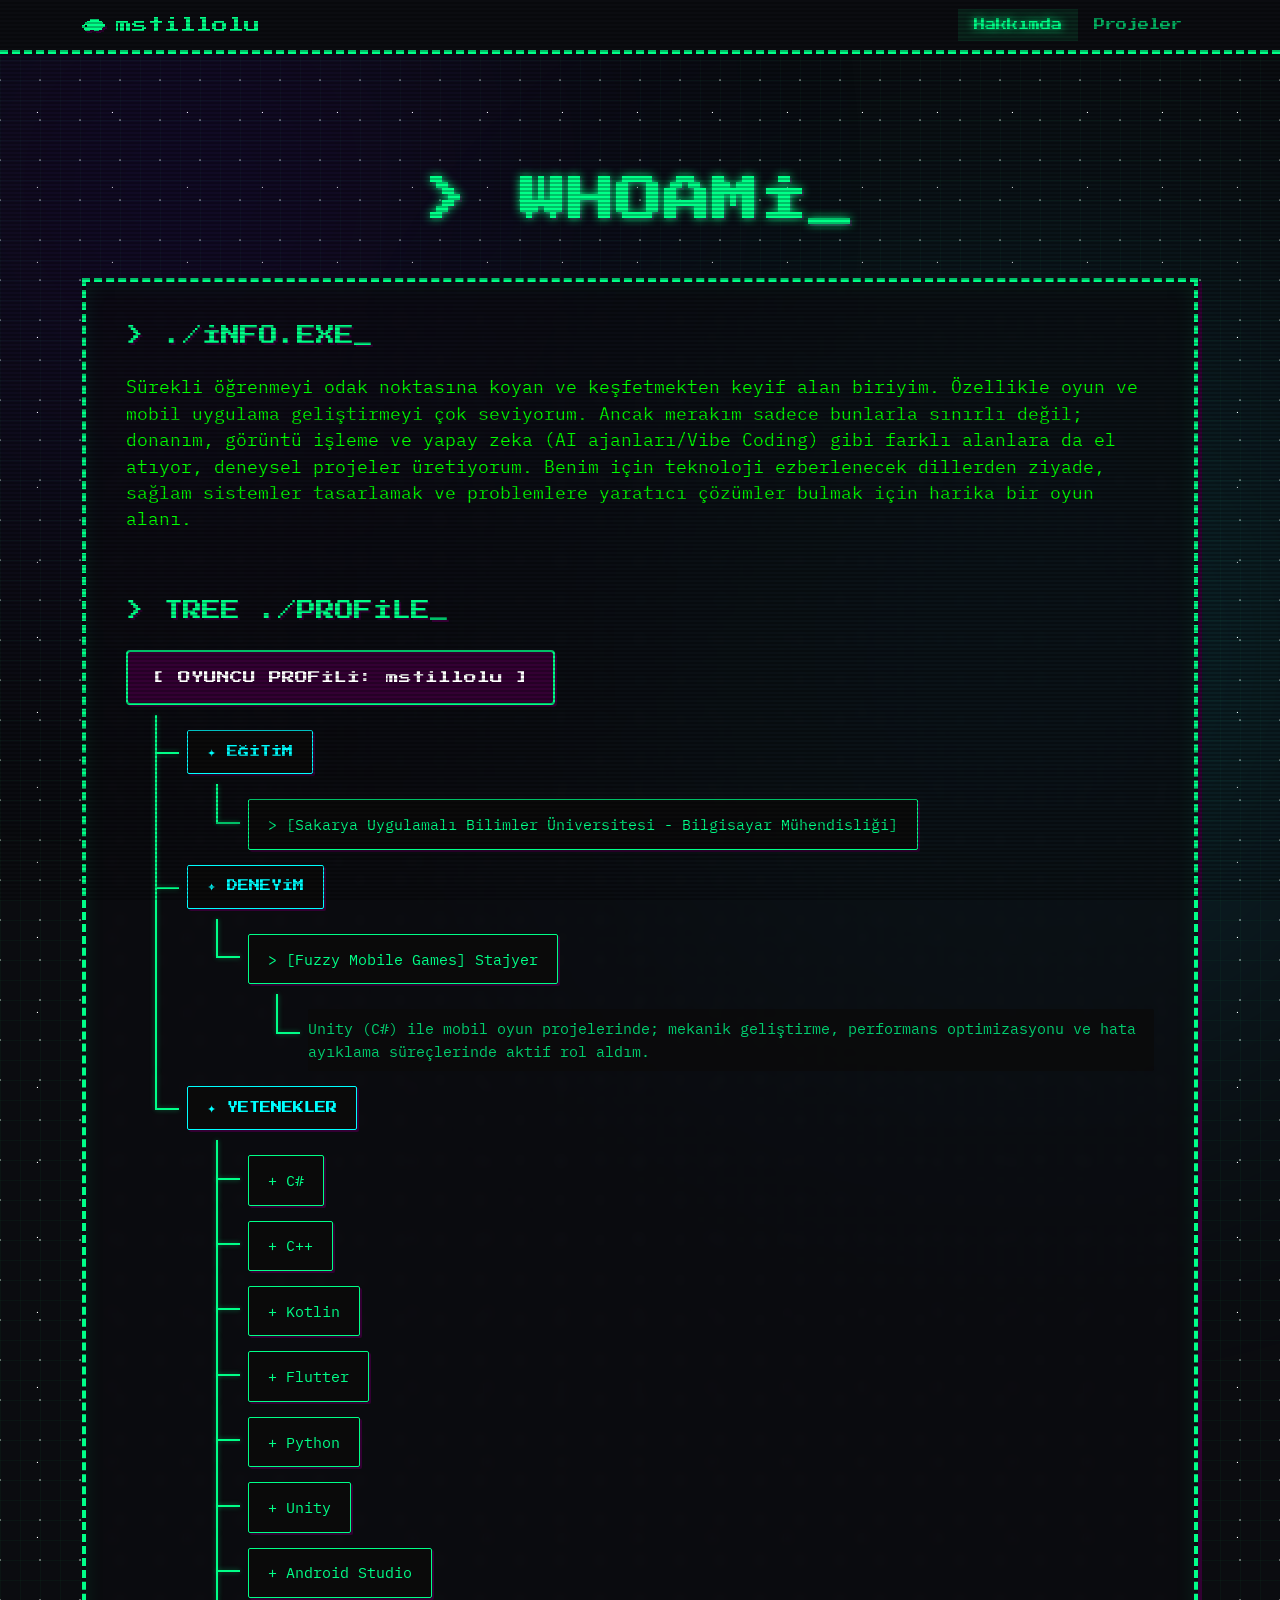
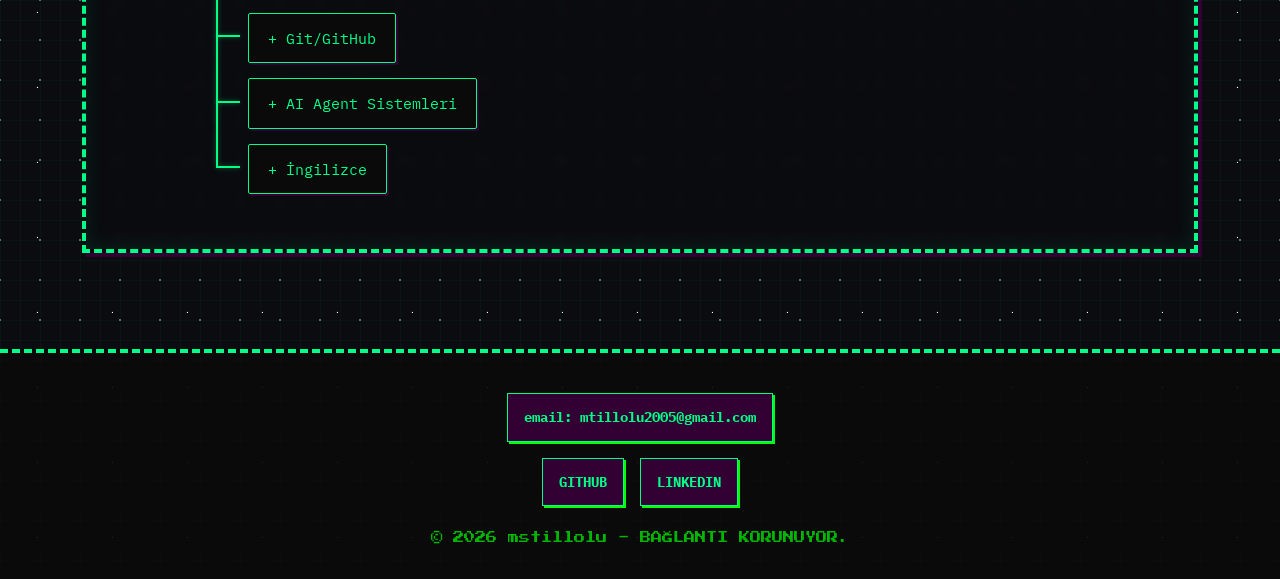
==== about.html @ ed486ad5 "Add files via upload" ====
<!DOCTYPE html>
<html lang="tr">

<head>
    <meta charset="UTF-8">
    <meta name="viewport" content="width=device-width, initial-scale=1.0">
    <title>mstillolu | Hakkımda</title>
    <link rel="icon" type="image/svg+xml" href="favicon.svg">
    <link href="https://cdn.jsdelivr.net/npm/bootstrap@5.3.0/dist/css/bootstrap.min.css" rel="stylesheet">
    <link rel="stylesheet" href="style.css">
</head>

<body class="d-flex flex-column min-vh-100">

    <!-- Navbar -->
    <nav class="navbar navbar-expand-lg fixed-top">
        <div class="container">
            <a class="navbar-brand" href="index.html">
                <svg class="kirpi-svg" viewBox="0 0 16 16" width="24" height="24" shape-rendering="crispEdges">
                    <path
                        d="M5 4h6v1H5zM3 5h10v1H3zM2 6h12v1H2zM1 7h14v1H1zM0 8h15v1H0zM0 9h14v1H0zM1 10h12v1H1zM2 11h3v1H2zM8 11h3v1H8z" />
                    <rect fill="#0A0A0A" x="2" y="8" width="1" height="1" />
                </svg>
                <span id="cyber-logo" data-value="mstillolu">mstillolu</span>
            </a>
            <button class="navbar-toggler" type="button" data-bs-toggle="collapse" data-bs-target="#navMenu"
                style="border-color: var(--highlight-color);">
                <span class="navbar-toggler-icon"
                    style="filter: invert(1) sepia(1) saturate(5) hue-rotate(100deg);"></span>
            </button>
            <div class="collapse navbar-collapse" id="navMenu">
                <ul class="navbar-nav ms-auto">
                    <li class="nav-item"><a class="nav-link" href="about.html">Hakkımda</a></li>
                    <li class="nav-item"><a class="nav-link" href="projects.html">Projeler</a></li>
                </ul>
            </div>
        </div>
    </nav>

    <!-- Main Content -->
    <div class="container py-5 mt-4 flex-grow-1">
        <header class="mb-5 text-center">
            <h1 class="display-5 terminal-cursor glow-text">> whoami</h1>
        </header>

        <section id="about" class="pixel-section mb-5">
            <h2 class="terminal-cursor mb-4">> ./info.exe</h2>
            <div id="about-container"></div>
            
            <h2 class="terminal-cursor mb-4 mt-5 pt-3">> tree ./profile</h2>
            <ul class="cyber-skill-tree" id="cyber-tree-root"></ul>
        </section>
    </div>

    <!-- Footer -->
    <footer id="contact">
        <div class="container">
            <div id="footer-contact" class="mb-4"></div>
            <p class="mb-0" style="opacity:0.7;">&copy; 2026 mstillolu - BAĞLANTI KORUNUYOR.</p>
        </div>
    </footer>

    <script src="https://cdn.jsdelivr.net/npm/bootstrap@5.3.0/dist/js/bootstrap.bundle.min.js"></script>
    <script src="script.js"></script>
</body>

</html>
---- style.css ----
@import url('https://fonts.googleapis.com/css2?family=IBM+Plex+Mono:ital,wght@0,400;0,700;1,400&family=Press+Start+2P&display=swap');

:root {
  --bg-color: #0B0C10;
  --main-color: #00FF00;
  --highlight-color: #00FF88;
  --contrast-color: #330033;
}

/* Base Document / Scanlines */
html::before {
  content: "";
  position: fixed;
  top: 0;
  left: 0;
  width: 100vw;
  height: 100vh;
  background: linear-gradient(rgba(18, 16, 16, 0) 50%,
      rgba(0, 0, 0, 0.25) 50%);
  background-size: 100% 4px;
  z-index: 9999;
  pointer-events: none;
}

body {
  background-color: var(--bg-color);
  background-image:
    radial-gradient(white, rgba(255, 255, 255, .1) 1px, transparent 1px),
    radial-gradient(white, rgba(255, 255, 255, .1) 1px, transparent 1px),
    linear-gradient(rgba(0, 255, 136, 0.03) 1px, transparent 1px),
    linear-gradient(90deg, rgba(0, 255, 136, 0.03) 1px, transparent 1px);
  background-size:
    75px 75px,
    40px 40px,
    20px 20px,
    20px 20px;
  background-position:
    0 0,
    20px 20px,
    0 0,
    0 0;
  color: var(--highlight-color);
  font-family: 'IBM Plex Mono', monospace;
  font-size: 1.1rem;
  padding-top: 100px;
  margin: 0;
  min-height: 100vh;
  position: relative;
}

/* Nebula Blobs */
body::before,
body::after {
  content: "";
  position: fixed;
  border-radius: 50%;
  pointer-events: none;
  z-index: -1;
  filter: blur(180px);
}

body::before {
  top: -15%;
  left: -10%;
  width: 50vw;
  height: 50vw;
  background-color: #4A00E0;
  opacity: 0.15;
}

body::after {
  bottom: -15%;
  right: -10%;
  width: 60vw;
  height: 60vw;
  background-color: #00E5FF;
  opacity: 0.12;
}

h1,
h2,
h3,
h4,
h5,
h6 {
  font-family: 'Press Start 2P', cursive;
  color: var(--highlight-color);
  text-shadow: 2px 2px var(--contrast-color);
  line-height: 1.5;
  margin-bottom: 1.5rem;
  text-transform: uppercase;
}

h1 {
  font-size: 1.8rem;
}

h2 {
  font-size: 1.2rem;
}

h3 {
  font-size: 1rem;
}

p,
li {
  color: var(--main-color);
}

.glow-text {
  text-shadow: 0 0 10px var(--highlight-color), 2px 2px var(--contrast-color);
}

.terminal-cursor::after {
  content: '_';
  animation: blink 1s step-end infinite;
}

@keyframes blink {

  0%,
  100% {
    opacity: 1;
  }

  50% {
    opacity: 0;
  }
}

/* Dynamic Interactive Kirpi */
.dynamic-kirpi {
  position: absolute;
  pointer-events: none;
  transform: translate(-50%, -50%);
  animation: kirpi-jump 1s ease-out forwards;
  z-index: 10000;
}

@keyframes kirpi-jump {
  0% {
    transform: translate(-50%, -50%) scale(1);
    opacity: 1;
    filter: drop-shadow(0 0 5px var(--highlight-color));
  }

  20% {
    opacity: 1;
  }

  100% {
    transform: translate(-50%, -150%) scale(1.2) rotate(20deg);
    opacity: 0;
    filter: drop-shadow(0 0 15px var(--highlight-color));
  }
}

/* Navbar */
.navbar {
  background-color: var(--bg-color) !important;
  border-bottom: 4px dashed var(--highlight-color);
  font-family: 'Press Start 2P', cursive;
  font-size: 0.7rem;
  z-index: 9990;
}

.navbar-brand {
  color: var(--highlight-color) !important;
  display: flex;
  align-items: center;
  gap: 10px;
  font-size: 1rem;
}

#cyber-logo {
  cursor: pointer;
  user-select: none;
  transition: text-shadow 0.2s ease;
}

#cyber-logo:hover,
#cyber-logo:active {
  text-shadow:
    2px 0px 0px #FF003C,
    -2px 0px 0px #00FFFF,
    0px 0px 10px var(--highlight-color);
}

.nav-link {
  color: var(--highlight-color) !important;
  opacity: 0.7;
  transition: all 0.3s;
  padding: 0.5rem 1rem !important;
}

.nav-link:hover,
.nav-link.active {
  opacity: 1;
  text-shadow: 0 0 8px var(--highlight-color);
  background-color: rgba(0, 255, 136, 0.1);
}

/* Sections */
.pixel-section {
  border: 4px dashed var(--highlight-color);
  padding: 2.5rem;
  margin-bottom: 3rem;
  background-color: rgba(11, 12, 16, 0.65);
  position: relative;
  backdrop-filter: blur(5px);
  -webkit-backdrop-filter: blur(5px);
  box-shadow: inset 0 0 20px rgba(0, 255, 136, 0.1), 4px 4px 0px var(--contrast-color);
}

/* --- TERMINAL DIRECTORY TREE UI --- */
.cyber-skill-tree, .cyber-skill-tree ul {
  list-style: none;
  padding-left: 0;
  margin: 0;
}

.cyber-skill-tree ul {
  margin-left: 1.8rem;
  padding-top: 10px;
}

.cyber-skill-tree li {
  position: relative;
  padding-left: 2rem;
  margin-top: 15px;
  margin-bottom: 15px;
}

.cyber-skill-tree li::before, .cyber-skill-tree li::after {
  content: "";
  position: absolute;
  left: 0;
  box-shadow: 0 0 5px rgba(0, 255, 136, 0.4);
}

/* Horizontal line (Right angle) */
.cyber-skill-tree li::before {
  border-top: 2px solid var(--highlight-color);
  top: 1.4rem;
  width: 1.5rem;
  height: 0;
}

/* Vertical line (Downward flow) */
.cyber-skill-tree li::after {
  border-left: 2px solid var(--highlight-color);
  height: calc(100% + 15px);
  width: 0;
  top: -15px;
}

/* Don't extend vertical line below last child */
.cyber-skill-tree li:last-child::after {
  height: calc(1.4rem + 15px);
}

/* Root level should hide lines and padding */
.cyber-skill-tree > li::before,
.cyber-skill-tree > li::after {
  display: none;
}

.cyber-skill-tree > li {
  padding-left: 0;
  margin-left: 0;
}

/* Node Box Styling */
.tree-node-box {
  display: inline-block;
  background-color: rgba(10, 10, 10, 0.9);
  border: 1px solid var(--highlight-color);
  color: var(--highlight-color);
  padding: 0.8rem 1.2rem;
  font-family: 'IBM Plex Mono', monospace;
  font-size: 0.95rem;
  transition: all 0.2s ease;
  cursor: default;
  position: relative;
  z-index: 2;
  box-shadow: 2px 2px 0px var(--contrast-color);
  border-radius: 2px;
}

.root-box {
  font-family: 'Press Start 2P', cursive;
  font-size: 0.8rem;
  padding: 1rem 1.5rem;
  border: 2px solid var(--highlight-color);
  background-color: var(--contrast-color);
  color: #fff;
  border-radius: 4px;
}

.cat-box {
  font-family: 'Press Start 2P', cursive;
  font-size: 0.7rem;
  color: #00FFFF;
  border-color: #00FFFF;
  box-shadow: 2px 2px 0px var(--contrast-color);
}

.tree-node-box:hover {
  background-color: var(--highlight-color);
  color: #0A0A0A;
  box-shadow: 0 0 15px var(--highlight-color);
  transform: translateX(5px);
}

.cat-box:hover {
  background-color: #00FFFF;
  box-shadow: 0 0 15px #00FFFF;
}

.root-box:hover {
  background-color: var(--highlight-color);
  color: var(--bg-color);
  border-color: var(--highlight-color);
}

/* Badges */
.badge {
  background-color: var(--contrast-color) !important;
  color: var(--highlight-color) !important;
  border: 1px solid var(--highlight-color);
  font-family: 'IBM Plex Mono', monospace;
  font-size: 0.9rem;
  font-weight: bold;
  border-radius: 0;
  box-shadow: 2px 2px 0px var(--main-color);
  text-transform: uppercase;
  transition: all 0.2s;
}

.badge:hover {
  background-color: var(--highlight-color) !important;
  color: var(--bg-color) !important;
  box-shadow: none;
  transform: translate(2px, 2px);
}

/* Project Card Links wrapping full card */
.project-card-link {
  text-decoration: none !important;
  color: inherit !important;
  display: block;
}

.project-card-link:hover {
  text-decoration: none !important;
  color: inherit !important;
}

/* Cards / Inventory Style */
.card {
  background-color: rgba(51, 0, 51, 0.4);
  backdrop-filter: blur(3px);
  -webkit-backdrop-filter: blur(3px);
  border: 2px solid var(--highlight-color);
  color: var(--highlight-color);
  border-radius: 0;
  box-shadow: 4px 4px 0px var(--contrast-color);
  transition: all 0.2s ease-in-out;
  cursor: pointer;
  z-index: 10;
}

.card:hover {
  transform: translateY(-5px);
  box-shadow: 0 0 25px var(--highlight-color), 8px 8px 0px var(--contrast-color);
  background-color: rgba(0, 255, 136, 0.1);
  border-color: #fff;
}

.card-title {
  color: #fff;
  text-shadow: 2px 2px var(--main-color);
  font-size: 1rem;
}

.card-text {
  color: var(--main-color);
  line-height: 1.6;
}

/* Links */
a.custom-link {
  color: var(--highlight-color);
  text-decoration: none;
  border-bottom: 2px dotted var(--highlight-color);
  transition: all 0.2s;
}

a.custom-link:hover {
  background-color: var(--highlight-color);
  color: var(--bg-color);
  text-decoration: none;
}

/* --- KIRPI RUNNER MINIGAME --- */
#kirpi-game-overlay {
  display: none;
  position: fixed;
  top: 0; left: 0; right: 0; bottom: 0;
  background: rgba(11, 12, 16, 0.9);
  backdrop-filter: blur(8px);
  z-index: 10000;
}

#kirpi-minigame-container {
  position: absolute;
  top: 50%;
  left: 50%;
  transform: translate(-50%, -50%);
  width: 90%;
  max-width: 800px;
  height: 350px;
  background-color: var(--bg-color);
  border: 4px solid var(--highlight-color);
  box-shadow: 0 0 30px rgba(0, 255, 136, 0.4), 8px 8px 0px var(--contrast-color);
  overflow: hidden;
  font-family: 'Press Start 2P', cursive;
  user-select: none;
  border-radius: 4px;
}

#game-ground {
  position: absolute;
  bottom: 20px;
  left: 0;
  width: 200%;
  height: 4px;
  background-image: repeating-linear-gradient(90deg, var(--highlight-color) 0, var(--highlight-color) 30px, transparent 30px, transparent 60px);
  animation: moveGround 1.5s linear infinite;
  box-shadow: 0 0 10px var(--highlight-color);
}

@keyframes moveGround {
  0% { transform: translateX(0); }
  100% { transform: translateX(-60px); }
}

#player-kirpi {
  position: absolute;
  bottom: 24px;
  left: 10%;
  width: 48px;
  height: 48px;
  transition: bottom 0s;
}

#game-score {
  position: absolute;
  top: 20px;
  right: 20px;
  color: var(--highlight-color);
  text-shadow: 2px 2px var(--contrast-color);
  font-size: 1.2rem;
  z-index: 5;
}

.game-screen {
  position: absolute;
  top: 0; left: 0; right: 0; bottom: 0;
  background: rgba(10, 10, 10, 0.95);
  display: flex;
  flex-direction: column;
  align-items: center;
  justify-content: center;
  z-index: 100;
  text-align: center;
}

.obstacle {
  position: absolute;
  bottom: 24px;
  background-color: #FF003C;
  box-shadow: 0 0 15px #FF003C;
  border: 2px solid #fff;
  border-radius: 4px;
}

.obstacle.obs-tall {
  width: 20px;
  height: 50px;
}

.obstacle.obs-wide {
  width: 40px;
  height: 30px;
}

#player-kirpi svg {
  animation: tinyKirpiBounce 0.2s alternate infinite;
}

@keyframes tinyKirpiBounce {
  0% { transform: translateY(0); }
  100% { transform: translateY(-4px); }
}

/* Hologram Floating Kirpi (Index Page) */
.holo-kirpi {
  animation: floatKirpi 4s ease-in-out infinite;
}

@keyframes floatKirpi {
  0% {
    transform: translateY(0px);
    filter: drop-shadow(0 0 10px var(--highlight-color));
  }

  50% {
    transform: translateY(-8px);
    filter: drop-shadow(0 0 25px var(--highlight-color));
  }

  100% {
    transform: translateY(0px);
    filter: drop-shadow(0 0 10px var(--highlight-color));
  }
}

/* Kirpi Walker Animation */
.kirpi-walker-track {
  fill: var(--highlight-color);
  filter: drop-shadow(2px 2px 0px var(--contrast-color));
}

/* Kirpi SVG Mascot */
.kirpi-svg {
  fill: var(--highlight-color);
  filter: drop-shadow(2px 2px 0px var(--contrast-color));
}

/* Footer */
footer {
  border-top: 4px dashed var(--highlight-color);
  background-color: rgba(10, 10, 10, 0.9);
  padding: 2rem 0;
  text-align: center;
  font-family: 'Press Start 2P', cursive;
  font-size: 0.7rem;
  margin-top: auto;
}
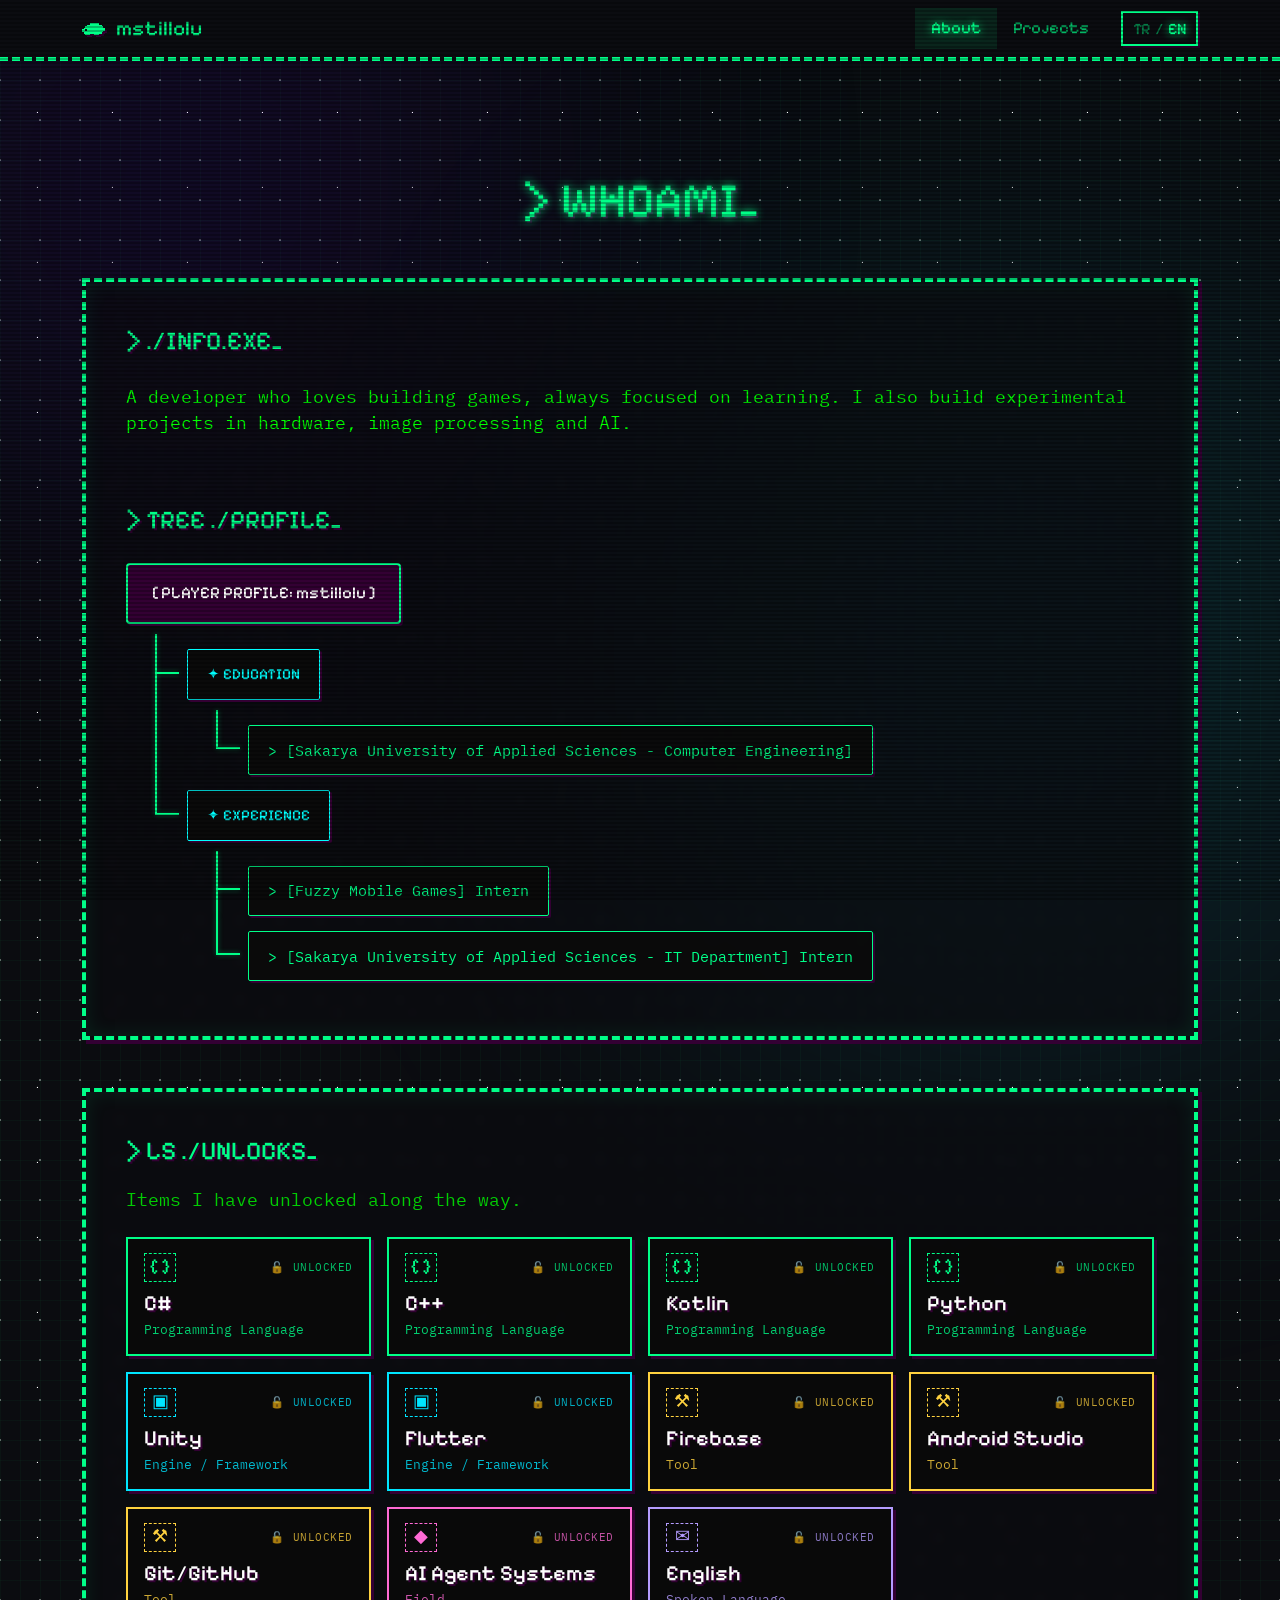
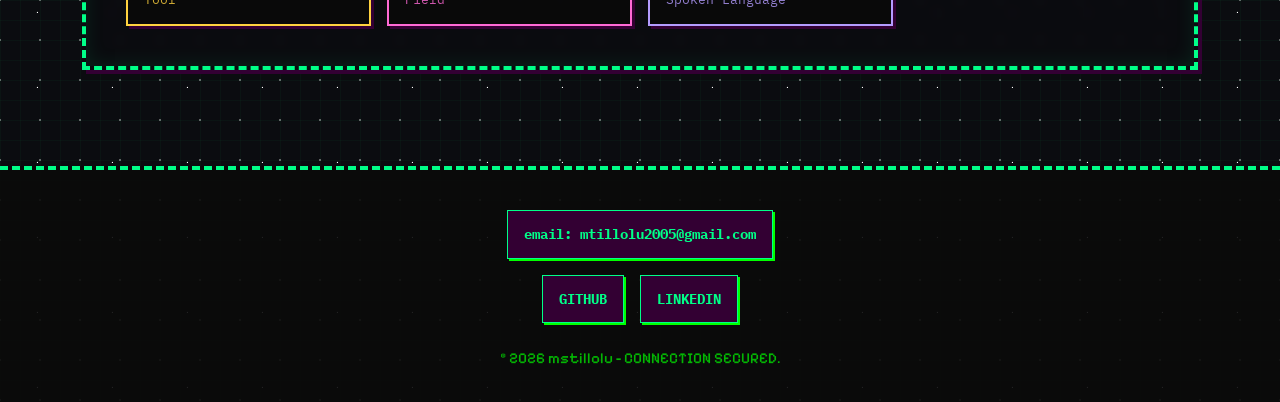
==== commit 0ccada6f: "Update Site" ====
--- a/about.html
+++ b/about.html
@@ -6,62 +6,41 @@
     <meta name="viewport" content="width=device-width, initial-scale=1.0">
     <title>mstillolu | Hakkımda</title>
     <link rel="icon" type="image/svg+xml" href="favicon.svg">
+    <link rel="preconnect" href="https://fonts.googleapis.com">
+    <link rel="preconnect" href="https://fonts.gstatic.com" crossorigin>
+    <link href="https://fonts.googleapis.com/css2?family=IBM+Plex+Mono:ital,wght@0,400;0,700;1,400&family=Pixelify+Sans:wght@400..700&display=swap" rel="stylesheet">
     <link href="https://cdn.jsdelivr.net/npm/bootstrap@5.3.0/dist/css/bootstrap.min.css" rel="stylesheet">
     <link rel="stylesheet" href="style.css">
 </head>
 
-<body class="d-flex flex-column min-vh-100">
+<body class="d-flex flex-column min-vh-100" data-page="about">
 
-    <!-- Navbar -->
-    <nav class="navbar navbar-expand-lg fixed-top">
-        <div class="container">
-            <a class="navbar-brand" href="index.html">
-                <svg class="kirpi-svg" viewBox="0 0 16 16" width="24" height="24" shape-rendering="crispEdges">
-                    <path
-                        d="M5 4h6v1H5zM3 5h10v1H3zM2 6h12v1H2zM1 7h14v1H1zM0 8h15v1H0zM0 9h14v1H0zM1 10h12v1H1zM2 11h3v1H2zM8 11h3v1H8z" />
-                    <rect fill="#0A0A0A" x="2" y="8" width="1" height="1" />
-                </svg>
-                <span id="cyber-logo" data-value="mstillolu">mstillolu</span>
-            </a>
-            <button class="navbar-toggler" type="button" data-bs-toggle="collapse" data-bs-target="#navMenu"
-                style="border-color: var(--highlight-color);">
-                <span class="navbar-toggler-icon"
-                    style="filter: invert(1) sepia(1) saturate(5) hue-rotate(100deg);"></span>
-            </button>
-            <div class="collapse navbar-collapse" id="navMenu">
-                <ul class="navbar-nav ms-auto">
-                    <li class="nav-item"><a class="nav-link" href="about.html">Hakkımda</a></li>
-                    <li class="nav-item"><a class="nav-link" href="projects.html">Projeler</a></li>
-                </ul>
-            </div>
-        </div>
-    </nav>
+    <div id="site-nav"></div>
 
     <!-- Main Content -->
-    <div class="container py-5 mt-4 flex-grow-1">
+    <main class="container py-5 mt-4 flex-grow-1">
         <header class="mb-5 text-center">
-            <h1 class="display-5 terminal-cursor glow-text">> whoami</h1>
+            <h1 class="display-5 terminal-cursor glow-text" lang="en">> whoami</h1>
         </header>
 
         <section id="about" class="pixel-section mb-5">
-            <h2 class="terminal-cursor mb-4">> ./info.exe</h2>
+            <h2 class="terminal-cursor mb-4" lang="en">> ./info.exe</h2>
             <div id="about-container"></div>
-            
-            <h2 class="terminal-cursor mb-4 mt-5 pt-3">> tree ./profile</h2>
+
+            <h2 class="terminal-cursor mb-4 mt-5 pt-3" lang="en">> tree ./profile</h2>
             <ul class="cyber-skill-tree" id="cyber-tree-root"></ul>
         </section>
-    </div>
 
-    <!-- Footer -->
-    <footer id="contact">
-        <div class="container">
-            <div id="footer-contact" class="mb-4"></div>
-            <p class="mb-0" style="opacity:0.7;">&copy; 2026 mstillolu - BAĞLANTI KORUNUYOR.</p>
-        </div>
-    </footer>
+        <section id="unlocks" class="pixel-section mb-5">
+            <h2 class="terminal-cursor mb-3" lang="en">> ls ./unlocks</h2>
+            <p id="unlock-intro" class="unlock-intro"></p>
+            <ul class="unlock-grid" id="unlock-grid"></ul>
+        </section>
+    </main>
 
-    <script src="https://cdn.jsdelivr.net/npm/bootstrap@5.3.0/dist/js/bootstrap.bundle.min.js"></script>
+    <footer id="contact"></footer>
+
     <script src="script.js"></script>
 </body>
 
-</html>+</html>
--- a/style.css
+++ b/style.css
@@ -1,4 +1,4 @@
-@import url('https://fonts.googleapis.com/css2?family=IBM+Plex+Mono:ital,wght@0,400;0,700;1,400&family=Press+Start+2P&display=swap');
+/* Fontlar her sayfanın <head> kısmında <link> ile yükleniyor */
 
 :root {
   --bg-color: #0B0C10;
@@ -83,7 +83,7 @@
 h4,
 h5,
 h6 {
-  font-family: 'Press Start 2P', cursive;
+  font-family: 'Pixelify Sans', 'IBM Plex Mono', monospace;
   color: var(--highlight-color);
   text-shadow: 2px 2px var(--contrast-color);
   line-height: 1.5;
@@ -92,15 +92,15 @@
 }
 
 h1 {
-  font-size: 1.8rem;
+  font-size: 2.4rem;
 }
 
 h2 {
-  font-size: 1.2rem;
+  font-size: 1.6rem;
 }
 
 h3 {
-  font-size: 1rem;
+  font-size: 1.3rem;
 }
 
 p,
@@ -160,8 +160,8 @@
 .navbar {
   background-color: var(--bg-color) !important;
   border-bottom: 4px dashed var(--highlight-color);
-  font-family: 'Press Start 2P', cursive;
-  font-size: 0.7rem;
+  font-family: 'Pixelify Sans', 'IBM Plex Mono', monospace;
+  font-size: 1.05rem;
   z-index: 9990;
 }
 
@@ -170,7 +170,15 @@
   display: flex;
   align-items: center;
   gap: 10px;
-  font-size: 1rem;
+  font-size: 1.3rem;
+}
+
+.navbar-toggler {
+  border-color: var(--highlight-color);
+}
+
+.navbar-toggler-icon {
+  filter: invert(1) sepia(1) saturate(5) hue-rotate(100deg);
 }
 
 #cyber-logo {
@@ -289,8 +297,8 @@
 }
 
 .root-box {
-  font-family: 'Press Start 2P', cursive;
-  font-size: 0.8rem;
+  font-family: 'Pixelify Sans', 'IBM Plex Mono', monospace;
+  font-size: 1.05rem;
   padding: 1rem 1.5rem;
   border: 2px solid var(--highlight-color);
   background-color: var(--contrast-color);
@@ -299,8 +307,8 @@
 }
 
 .cat-box {
-  font-family: 'Press Start 2P', cursive;
-  font-size: 0.7rem;
+  font-family: 'Pixelify Sans', 'IBM Plex Mono', monospace;
+  font-size: 0.95rem;
   color: #00FFFF;
   border-color: #00FFFF;
   box-shadow: 2px 2px 0px var(--contrast-color);
@@ -367,11 +375,16 @@
   border-radius: 0;
   box-shadow: 4px 4px 0px var(--contrast-color);
   transition: all 0.2s ease-in-out;
+  z-index: 10;
+}
+
+/* Sadece linki olan kartlar tıklanabilir görünür */
+.project-card-link .card {
   cursor: pointer;
-  z-index: 10;
-}
-
-.card:hover {
+}
+
+.project-card-link:hover .card,
+.project-card-link:focus-visible .card {
   transform: translateY(-5px);
   box-shadow: 0 0 25px var(--highlight-color), 8px 8px 0px var(--contrast-color);
   background-color: rgba(0, 255, 136, 0.1);
@@ -381,7 +394,7 @@
 .card-title {
   color: #fff;
   text-shadow: 2px 2px var(--main-color);
-  font-size: 1rem;
+  font-size: 1.4rem;
 }
 
 .card-text {
@@ -425,7 +438,7 @@
   border: 4px solid var(--highlight-color);
   box-shadow: 0 0 30px rgba(0, 255, 136, 0.4), 8px 8px 0px var(--contrast-color);
   overflow: hidden;
-  font-family: 'Press Start 2P', cursive;
+  font-family: 'Pixelify Sans', 'IBM Plex Mono', monospace;
   user-select: none;
   border-radius: 4px;
 }
@@ -508,6 +521,12 @@
 /* Hologram Floating Kirpi (Index Page) */
 .holo-kirpi {
   animation: floatKirpi 4s ease-in-out infinite;
+  cursor: pointer;
+}
+
+.holo-kirpi:focus-visible {
+  outline: 2px dashed var(--highlight-color);
+  outline-offset: 8px;
 }
 
 @keyframes floatKirpi {
@@ -545,7 +564,331 @@
   background-color: rgba(10, 10, 10, 0.9);
   padding: 2rem 0;
   text-align: center;
-  font-family: 'Press Start 2P', cursive;
+  font-family: 'Pixelify Sans', 'IBM Plex Mono', monospace;
+  font-size: 0.95rem;
+  margin-top: auto;
+}
+/* =========================================================
+   Başlık fontu: Pixelify Sans (Türkçe harfleri destekler)
+   ========================================================= */
+h1, h2, h3, h4, h5, h6,
+.navbar, .root-box, .cat-box, footer {
+  font-weight: 500;
+}
+
+html {
+  scroll-behavior: smooth;
+}
+
+/* =========================================================
+   Dil düğmesi (TR / EN)
+   ========================================================= */
+.lang-toggle {
+  margin-left: auto;
+  margin-right: 0.75rem;
+  background: transparent;
+  border: 2px solid var(--highlight-color);
+  color: var(--highlight-color);
+  font-family: 'Pixelify Sans', 'IBM Plex Mono', monospace;
+  font-weight: 500;
+  font-size: 1rem;
+  padding: 0.2rem 0.6rem;
+  cursor: pointer;
+  box-shadow: 2px 2px 0 var(--contrast-color);
+  transition: all 0.2s;
+}
+
+.lang-toggle span {
+  opacity: 0.45;
+}
+
+.lang-toggle .lang-sep {
+  margin: 0 0.3rem;
+}
+
+.lang-toggle span.active {
+  opacity: 1;
+  text-shadow: 0 0 8px var(--highlight-color);
+}
+
+.lang-toggle:hover,
+.lang-toggle:focus-visible {
+  background-color: rgba(0, 255, 136, 0.12);
+  outline: none;
+}
+
+@media (min-width: 992px) {
+  .lang-toggle {
+    order: 3;
+    margin-left: 1rem;
+    margin-right: 0;
+  }
+}
+
+/* =========================================================
+   Ana sayfa: oyun açılış menüsü
+   ========================================================= */
+.home {
+  padding-top: 1rem;
+  padding-bottom: 2rem;
+}
+
+.welcome-text {
+  font-family: 'IBM Plex Mono', monospace;
+  font-size: 1.5rem;
+  font-weight: 400;
+  text-transform: none;
+  text-shadow: 0 0 10px var(--highlight-color);
+  min-height: 2.4rem;
+  margin: 0 0 2rem;
+}
+
+.start-menu ul {
+  list-style: none;
+  padding: 0;
+  margin: 0;
+  display: flex;
+  flex-direction: column;
+  align-items: center;
+  gap: 0.35rem;
+}
+
+.start-menu li {
+  color: inherit;
+}
+
+.menu-item {
+  position: relative;
+  display: inline-block;
+  font-family: 'Pixelify Sans', 'IBM Plex Mono', monospace;
+  font-weight: 500;
+  font-size: 1.8rem;
+  text-transform: uppercase;
+  letter-spacing: 0.08em;
+  color: var(--highlight-color);
+  opacity: 0.55;
+  text-decoration: none;
+  padding: 0.15rem 1rem 0.15rem 2.4rem;
+  text-shadow: 2px 2px var(--contrast-color);
+  transition: opacity 0.15s, transform 0.15s;
+}
+
+.menu-item::before {
+  content: '▶';
+  position: absolute;
+  left: 0.4rem;
+  top: 50%;
+  transform: translateY(-50%);
+  font-size: 0.8em;
+  opacity: 0;
+}
+
+.menu-item.selected,
+.menu-item:focus-visible {
+  opacity: 1;
+  color: var(--highlight-color);
+  text-shadow: 0 0 12px var(--highlight-color), 2px 2px var(--contrast-color);
+  transform: translateX(4px);
+  outline: none;
+}
+
+.menu-item.selected::before,
+.menu-item:focus-visible::before {
+  opacity: 1;
+  animation: blink 1s step-end infinite;
+}
+
+.menu-hint {
+  margin: 1.5rem 0 0;
+  font-size: 0.85rem;
+  opacity: 0.6;
+}
+
+/* Dokunmatik ekranlarda klavye ipucu gereksiz */
+@media (hover: none) {
+  .menu-hint {
+    display: none;
+  }
+}
+
+/* İletişim seçilince footer kısa bir süre parlar */
+footer.flash {
+  animation: footerFlash 1.2s ease-out;
+}
+
+@keyframes footerFlash {
+  0%, 30% {
+    box-shadow: inset 0 0 40px rgba(0, 255, 136, 0.45);
+    border-top-color: #fff;
+  }
+
+  100% {
+    box-shadow: none;
+  }
+}
+
+/* =========================================================
+   Hakkımda: kilidi açılan eşyalar
+   ========================================================= */
+.unlock-intro {
+  opacity: 0.8;
+  margin-bottom: 1.5rem;
+}
+
+.unlock-grid {
+  list-style: none;
+  padding: 0;
+  margin: 0;
+  display: grid;
+  grid-template-columns: repeat(auto-fill, minmax(200px, 1fr));
+  gap: 1rem;
+}
+
+.unlock-item {
+  --item-color: var(--highlight-color);
+  position: relative;
+  background-color: rgba(10, 10, 10, 0.85);
+  border: 2px solid var(--item-color);
+  box-shadow: 3px 3px 0 var(--contrast-color);
+  padding: 0.9rem 1rem;
+  color: var(--item-color);
+  animation: unlockIn 0.4s ease-out both;
+  animation-delay: var(--delay, 0ms);
+  transition: transform 0.15s, box-shadow 0.15s;
+}
+
+.unlock-item:hover {
+  transform: translateY(-3px);
+  box-shadow: 0 0 16px var(--item-color), 3px 3px 0 var(--contrast-color);
+}
+
+.unlock-item.type-language { --item-color: #00FF88; }
+.unlock-item.type-engine   { --item-color: #00E5FF; }
+.unlock-item.type-tool     { --item-color: #FFD23F; }
+.unlock-item.type-field    { --item-color: #FF6AD5; }
+.unlock-item.type-spoken   { --item-color: #B49CFF; }
+
+.unlock-head {
+  display: flex;
+  justify-content: space-between;
+  align-items: center;
+  margin-bottom: 0.6rem;
+}
+
+.unlock-icon {
+  font-family: 'Pixelify Sans', 'IBM Plex Mono', monospace;
+  font-weight: 500;
+  font-size: 1.1rem;
+  min-width: 2rem;
+  text-align: center;
+  border: 1px dashed var(--item-color);
+  padding: 0 0.3rem;
+}
+
+.unlock-badge {
   font-size: 0.7rem;
-  margin-top: auto;
-}+  letter-spacing: 0.05em;
+  opacity: 0.75;
+}
+
+.unlock-name {
+  font-family: 'Pixelify Sans', 'IBM Plex Mono', monospace;
+  font-weight: 500;
+  font-size: 1.35rem;
+  line-height: 1.2;
+  color: #fff;
+  text-shadow: 2px 2px var(--contrast-color);
+}
+
+.unlock-type {
+  font-size: 0.8rem;
+  opacity: 0.8;
+  margin-top: 0.2rem;
+}
+
+.unlock-used {
+  font-size: 0.8rem;
+  margin-top: 0.6rem;
+  padding-top: 0.5rem;
+  border-top: 1px dashed var(--item-color);
+  color: #cfd8d3;
+}
+
+.unlock-used span {
+  color: var(--item-color);
+}
+
+@keyframes unlockIn {
+  from {
+    opacity: 0;
+    transform: scale(0.9);
+  }
+
+  to {
+    opacity: 1;
+    transform: scale(1);
+  }
+}
+
+/* =========================================================
+   Ağaç: açıklama metni ve mobil düzen
+   ========================================================= */
+.tree-node-box {
+  max-width: 100%;
+  overflow-wrap: anywhere;
+}
+
+.tree-node-text {
+  border: none;
+  box-shadow: none;
+  padding: 0.5rem 0;
+  opacity: 0.85;
+  background: transparent;
+}
+
+@media (max-width: 575.98px) {
+  .pixel-section {
+    padding: 1.5rem 1rem;
+    border-width: 3px;
+  }
+
+  .cyber-skill-tree ul {
+    margin-left: 0.6rem;
+  }
+
+  .cyber-skill-tree li {
+    padding-left: 1.1rem;
+  }
+
+  .cyber-skill-tree li::before {
+    width: 0.8rem;
+  }
+
+  /* En derin seviye (deneyim açıklaması) için girintiyi azalt */
+  .cyber-skill-tree ul ul ul {
+    margin-left: 0.2rem;
+  }
+
+  .tree-node-box {
+    padding: 0.6rem 0.8rem;
+    font-size: 0.9rem;
+  }
+
+  .menu-item {
+    font-size: 1.5rem;
+  }
+
+  .welcome-text {
+    font-size: 1.2rem;
+  }
+}
+
+@media (prefers-reduced-motion: reduce) {
+  html {
+    scroll-behavior: auto;
+  }
+
+  .unlock-item {
+    animation: none;
+  }
+}
